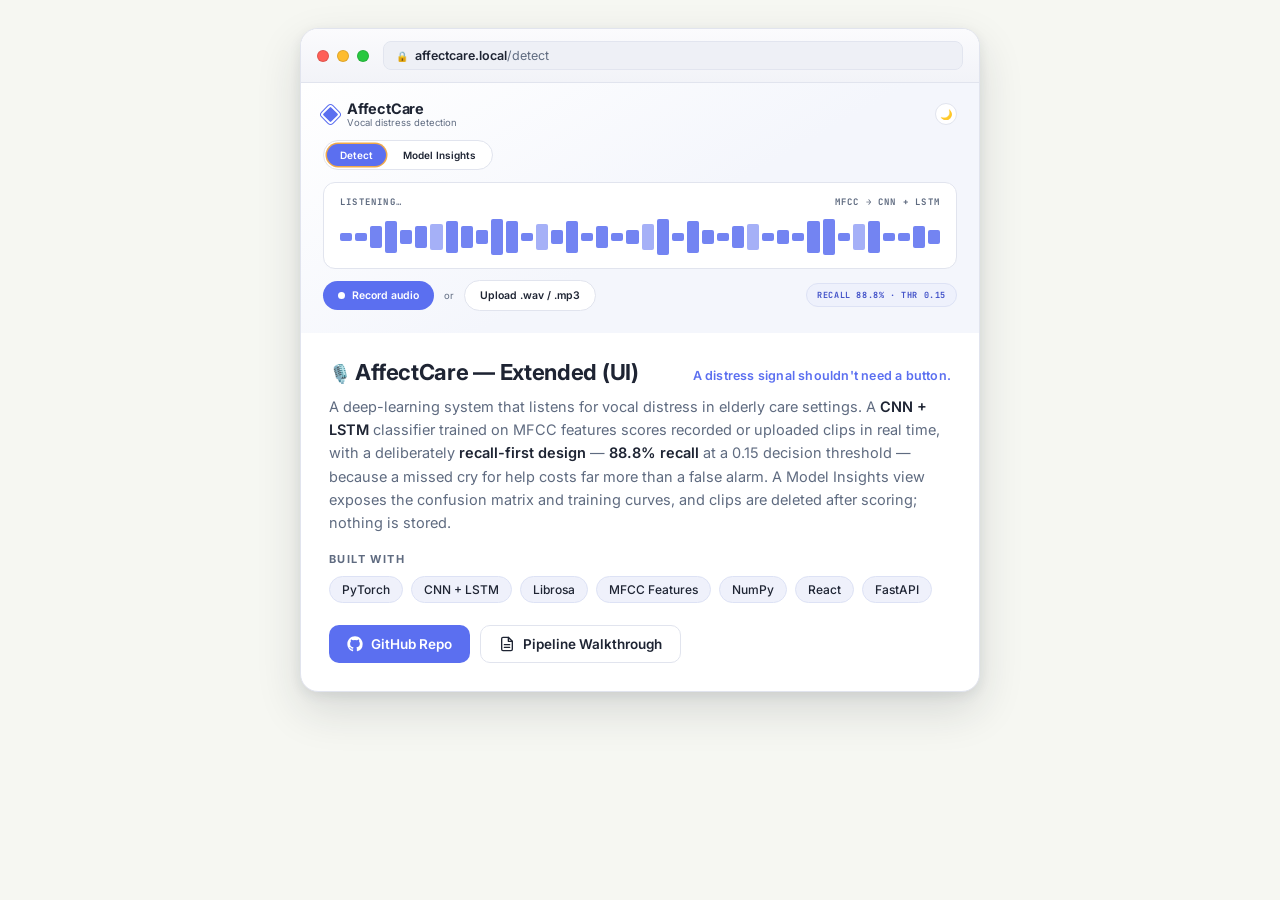
==== assets/project/affectcare-card.html @ cb4fe666 "Serve site from repo root; disable Jekyll" ====
<!DOCTYPE html>
<html lang="en">
<head>
<meta charset="UTF-8">
<meta name="viewport" content="width=device-width, initial-scale=1.0">
<title>AffectCare — Project Card</title>
<link rel="preconnect" href="https://fonts.googleapis.com">
<link href="https://fonts.googleapis.com/css2?family=Inter:wght@400;500;600;700&family=JetBrains+Mono:wght@500;700&display=swap" rel="stylesheet">
<style>
  :root {
    --page-bg: #f6f7f2;
    --ink: #1e2433;
    --ink-soft: #5f6b80;
    --card-bg: #ffffff;
    --border: #e1e4ee;
    --indigo: #5b6ff0;
    --indigo-deep: #4353c9;
    --indigo-pale: #eef1fc;
    --app-bg: #f4f6fc;
    --chip-bg: #eff1fb;
    --chip-border: #dde2f5;
    --red: #ff5f57;
    --yellow: #febc2e;
    --green-dot: #28c840;
    --shadow: 0 18px 45px rgba(30, 36, 51, 0.14), 0 4px 12px rgba(30, 36, 51, 0.08);
  }

  * { margin: 0; padding: 0; box-sizing: border-box; }

  body {
    background: var(--page-bg);
    font-family: 'Inter', system-ui, sans-serif;
    color: var(--ink);
    display: flex;
    align-items: center;
    justify-content: center;
    min-height: 100vh;
    padding: 48px 20px;
  }

  /* ============ THE CARD ============ */
  .project-card {
    width: 100%;
    max-width: 680px;
    background: var(--card-bg);
    border: 1px solid var(--border);
    border-radius: 18px;
    box-shadow: var(--shadow);
    overflow: hidden;
    transition: transform 0.35s cubic-bezier(0.22, 1, 0.36, 1), box-shadow 0.35s ease;
  }
  .project-card:hover {
    transform: translateY(-6px);
    box-shadow: 0 28px 60px rgba(30, 36, 51, 0.18), 0 6px 16px rgba(30, 36, 51, 0.1);
  }

  /* ============ macOS TITLE BAR ============ */
  .titlebar {
    display: flex;
    align-items: center;
    gap: 14px;
    padding: 12px 16px;
    background: linear-gradient(#fbfbfd, #f2f3f8);
    border-bottom: 1px solid var(--border);
  }
  .traffic-lights { display: flex; gap: 8px; flex-shrink: 0; }
  .dot {
    width: 12px; height: 12px; border-radius: 50%;
    border: 0.5px solid rgba(0,0,0,0.12);
    position: relative;
  }
  .dot.red    { background: var(--red); }
  .dot.yellow { background: var(--yellow); }
  .dot.green  { background: var(--green-dot); }
  .dot span {
    position: absolute; inset: 0;
    display: flex; align-items: center; justify-content: center;
    font-size: 8px; font-weight: 700; color: rgba(0,0,0,0.5);
    opacity: 0; transition: opacity 0.15s ease;
    line-height: 1;
  }
  .traffic-lights:hover .dot span { opacity: 1; }

  .url-bar {
    flex: 1;
    display: flex;
    align-items: center;
    gap: 7px;
    background: #eef0f6;
    border: 1px solid #e2e5ef;
    border-radius: 8px;
    padding: 6px 12px;
    font-size: 12.5px;
    color: var(--ink-soft);
    min-width: 0;
  }
  .url-bar .lock { font-size: 10px; }
  .url-bar .url {
    white-space: nowrap; overflow: hidden; text-overflow: ellipsis;
  }
  .url-bar .url b { color: var(--ink); font-weight: 600; }

  /* ============ WINDOW CONTENT: real AffectCare UI, miniature ============ */
  .preview {
    height: 250px;
    background: linear-gradient(150deg, #ffffff, var(--app-bg) 55%);
    padding: 18px 22px;
    overflow: hidden;
    user-select: none;
  }
  .app-head {
    display: flex;
    align-items: center;
    justify-content: space-between;
    margin-bottom: 12px;
  }
  .app-brand {
    display: flex;
    align-items: center;
    gap: 9px;
  }
  .diamond {
    width: 15px; height: 15px;
    background: var(--indigo);
    border: 2.5px solid #ffffff;
    outline: 1.5px solid var(--indigo);
    transform: rotate(45deg);
    border-radius: 3px;
    flex-shrink: 0;
  }
  .app-brand .t {
    font-weight: 700;
    font-size: 14.5px;
    letter-spacing: -0.2px;
    line-height: 1.1;
  }
  .app-brand .s {
    font-size: 9.5px;
    color: var(--ink-soft);
  }
  .moon {
    width: 22px; height: 22px;
    border-radius: 50%;
    background: #ffffff;
    border: 1px solid var(--border);
    display: flex; align-items: center; justify-content: center;
    font-size: 10px;
  }

  .tabs {
    display: inline-flex;
    gap: 4px;
    background: #ffffff;
    border: 1px solid var(--border);
    border-radius: 999px;
    padding: 3px;
    margin-bottom: 12px;
  }
  .tab {
    font-size: 10px;
    font-weight: 600;
    padding: 5px 13px;
    border-radius: 999px;
    color: var(--ink);
  }
  .tab.active {
    background: var(--indigo);
    color: #ffffff;
    box-shadow: 0 0 0 1.5px #f0a94a;
  }

  .wave-panel {
    background: #ffffff;
    border: 1px solid var(--border);
    border-radius: 12px;
    padding: 13px 16px 11px;
    margin-bottom: 11px;
  }
  .wave-label {
    font-family: 'JetBrains Mono', monospace;
    font-size: 9px;
    font-weight: 700;
    letter-spacing: 1.2px;
    color: var(--ink-soft);
    margin-bottom: 9px;
    display: flex;
    justify-content: space-between;
  }
  .wave {
    display: flex;
    align-items: center;
    gap: 3px;
    height: 40px;
  }
  .wave i {
    flex: 1;
    background: var(--indigo);
    border-radius: 2px;
    height: 20%;
    animation: bounce 1.1s ease-in-out infinite;
    opacity: 0.85;
  }
  .wave i:nth-child(3n)  { animation-delay: 0.12s; height: 55%; }
  .wave i:nth-child(4n)  { animation-delay: 0.28s; height: 80%; }
  .wave i:nth-child(5n)  { animation-delay: 0.42s; height: 35%; }
  .wave i:nth-child(7n)  { animation-delay: 0.55s; height: 65%; opacity: 0.55; }
  .wave i:nth-child(11n) { animation-delay: 0.2s;  height: 90%; }
  @keyframes bounce {
    0%, 100% { transform: scaleY(0.55); }
    50%       { transform: scaleY(1); }
  }
  @media (prefers-reduced-motion: reduce) {
    .wave i { animation: none; }
    .project-card, .project-card:hover { transform: none; transition: none; }
  }

  .app-row {
    display: flex;
    align-items: center;
    gap: 10px;
  }
  .rec-btn {
    display: inline-flex;
    align-items: center;
    gap: 7px;
    background: var(--indigo);
    color: #ffffff;
    font-size: 10.5px;
    font-weight: 600;
    padding: 8px 15px;
    border-radius: 999px;
    flex-shrink: 0;
  }
  .rec-btn .r {
    width: 7px; height: 7px; border-radius: 50%;
    background: #ffffff;
  }
  .or { font-size: 9.5px; color: var(--ink-soft); }
  .upload-btn {
    background: #ffffff;
    border: 1px solid var(--border);
    color: var(--ink);
    font-size: 10.5px;
    font-weight: 600;
    padding: 8px 15px;
    border-radius: 999px;
    flex-shrink: 0;
  }
  .app-footnote {
    margin-left: auto;
    font-family: 'JetBrains Mono', monospace;
    font-size: 8.5px;
    font-weight: 700;
    letter-spacing: 0.6px;
    color: var(--indigo-deep);
    background: var(--indigo-pale);
    border: 1px solid var(--chip-border);
    padding: 5px 10px;
    border-radius: 999px;
    white-space: nowrap;
  }

  /* ============ PROJECT INFO ============ */
  .info { padding: 26px 28px 28px; }
  .info-head {
    display: flex;
    align-items: baseline;
    justify-content: space-between;
    gap: 12px;
    flex-wrap: wrap;
    margin-bottom: 6px;
  }
  .info h2 {
    font-size: 22px;
    font-weight: 700;
    letter-spacing: -0.3px;
  }
  .info h2 .icon { font-size: 18px; }
  .tagline {
    font-size: 12.5px;
    font-weight: 600;
    color: var(--indigo);
    letter-spacing: 0.2px;
  }
  .desc {
    font-size: 14.5px;
    line-height: 1.6;
    color: var(--ink-soft);
    margin: 10px 0 18px;
  }
  .desc b { color: var(--ink); font-weight: 600; }

  .tech-label {
    font-size: 11px;
    font-weight: 700;
    letter-spacing: 1.4px;
    text-transform: uppercase;
    color: var(--ink-soft);
    margin-bottom: 10px;
  }
  .tech-chips {
    display: flex;
    flex-wrap: wrap;
    gap: 8px;
    margin-bottom: 22px;
  }
  .chip {
    font-size: 12px;
    font-weight: 500;
    padding: 5px 12px;
    border-radius: 999px;
    background: var(--chip-bg);
    border: 1px solid var(--chip-border);
    color: var(--ink);
  }

  .links { display: flex; gap: 10px; flex-wrap: wrap; }
  .btn {
    display: inline-flex;
    align-items: center;
    gap: 8px;
    font-size: 13.5px;
    font-weight: 600;
    text-decoration: none;
    padding: 10px 18px;
    border-radius: 10px;
    transition: transform 0.15s ease, background 0.15s ease, border-color 0.15s ease;
  }
  .btn:active { transform: scale(0.97); }
  .btn.primary {
    background: var(--indigo);
    color: #ffffff;
  }
  .btn.primary:hover { background: var(--indigo-deep); }
  .btn.ghost {
    background: transparent;
    color: var(--ink);
    border: 1.5px solid var(--border);
  }
  .btn.ghost:hover { border-color: var(--indigo); }
  .btn svg { width: 16px; height: 16px; }

  @media (max-width: 520px) {
    .app-footnote { display: none; }
    .preview { height: auto; }
    .info { padding: 22px 20px 24px; }
  }

  /* ===== Dark mode (driven by the portfolio theme toggle) ===== */
  :root[data-theme="dark"] {
    --page-bg: #14161c;
    --ink: #f3f4f8;
    --ink-soft: #a7adc2;
    --card-bg: #1b1e27;
    --border: #2b2f3b;
    --chip-bg: #232734;
    --chip-border: #363c4b;
    --shadow: 0 18px 45px rgba(0, 0, 0, 0.55), 0 4px 12px rgba(0, 0, 0, 0.4);
  }
  :root[data-theme="dark"] body { background: var(--page-bg); }
  :root[data-theme="dark"] .titlebar {
    background: linear-gradient(#20242f, #171a22);
  }
  :root[data-theme="dark"] .url-bar {
    background: #12141b;
    border-color: #2b2f3b;
  }

  /* ===== embedded alignment + Farsi info (i18n-embed) ===== */
  body { align-items: flex-start; padding-top: 28px; padding-bottom: 28px; }
  body.lang-fa .info { direction: rtl; text-align: right; font-family: 'Vazirmatn', 'Inter', sans-serif; }
  body.lang-fa .info h2 { font-family: 'Vazirmatn', 'Inter', sans-serif; }
</style>
  <link href="https://fonts.googleapis.com/css2?family=Vazirmatn:wght@400;500;600;700&display=swap" rel="stylesheet">
</head>
<body>

<article class="project-card">

  <!-- macOS browser chrome -->
  <div class="titlebar">
    <div class="traffic-lights" aria-hidden="true">
      <div class="dot red"><span>×</span></div>
      <div class="dot yellow"><span>−</span></div>
      <div class="dot green"><span>+</span></div>
    </div>
    <div class="url-bar">
      <span class="lock">🔒</span>
      <span class="url"><b>affectcare.local</b>/detect</span>
    </div>
  </div>

  <!-- Window content: miniature of the real AffectCare UI -->
  <div class="preview" aria-label="Preview of the AffectCare detection interface">
    <div class="app-head">
      <div class="app-brand">
        <span class="diamond"></span>
        <div>
          <div class="t">AffectCare</div>
          <div class="s">Vocal distress detection</div>
        </div>
      </div>
      <div class="moon">🌙</div>
    </div>

    <div class="tabs">
      <span class="tab active">Detect</span>
      <span class="tab">Model Insights</span>
    </div>

    <div class="wave-panel">
      <div class="wave-label"><span>LISTENING…</span><span>MFCC → CNN + LSTM</span></div>
      <div class="wave">
        <i></i><i></i><i></i><i></i><i></i><i></i><i></i><i></i><i></i><i></i>
        <i></i><i></i><i></i><i></i><i></i><i></i><i></i><i></i><i></i><i></i>
        <i></i><i></i><i></i><i></i><i></i><i></i><i></i><i></i><i></i><i></i>
        <i></i><i></i><i></i><i></i><i></i><i></i><i></i><i></i><i></i><i></i>
      </div>
    </div>

    <div class="app-row">
      <span class="rec-btn"><span class="r"></span> Record audio</span>
      <span class="or">or</span>
      <span class="upload-btn">Upload .wav / .mp3</span>
      <span class="app-footnote">RECALL 88.8% · THR 0.15</span>
    </div>
  </div>

  <!-- Project info -->
  <div class="info">
    <div class="info-head">
      <h2><span class="icon">🎙️</span> AffectCare — Extended (UI)</h2>
      <span class="tagline" data-fa="سیگنالِ درخواستِ کمک نباید به یک دکمه نیاز داشته باشد.">A distress signal shouldn't need a button.</span>
    </div>
    <p class="desc" data-fa="یک سامانهٔ یادگیریِ عمیق که در محیط‌های مراقبت از سالمندان به‌دنبال نشانه‌های صوتیِ درماندگی می‌گردد. یک طبقه‌بندِ CNN + LSTM آموزش‌دیده روی ویژگی‌های MFCC، کلیپ‌های ضبط‌شده یا بارگذاری‌شده را در لحظه امتیاز می‌دهد — با طراحیِ عمداً یادآوری‌محور (۸۸٫۸٪ یادآوری در آستانهٔ ۰٫۱۵)، چون یک فریادِ ازدست‌رفته بسیار پرهزینه‌تر از یک هشدارِ اشتباه است. نمای بینشِ مدل، ماتریسِ درهم‌ریختگی و منحنی‌های آموزش را نشان می‌دهد و کلیپ‌ها پس از امتیازدهی حذف می‌شوند؛ چیزی ذخیره نمی‌شود.">
      A deep-learning system that listens for vocal distress in elderly care settings.
      A <b>CNN + LSTM</b> classifier trained on MFCC features scores recorded or uploaded
      clips in real time, with a deliberately <b>recall-first design</b> — <b>88.8% recall</b>
      at a 0.15 decision threshold — because a missed cry for help costs far more than a
      false alarm. A Model Insights view exposes the confusion matrix and training curves,
      and clips are deleted after scoring; nothing is stored.
    </p>

    <div class="tech-label" data-fa="ساخته‌شده با">Built with</div>
    <div class="tech-chips">
      <span class="chip">PyTorch</span>
      <span class="chip">CNN + LSTM</span>
      <span class="chip">Librosa</span>
      <span class="chip">MFCC Features</span>
      <span class="chip">NumPy</span>
      <span class="chip">React</span>
      <span class="chip">FastAPI</span>
    </div>

    <div class="links">
      <a class="btn primary" href="https://github.com/imgigin2003" target="_blank" rel="noopener">
        <svg viewBox="0 0 24 24" fill="currentColor"><path d="M12 .5C5.65.5.5 5.65.5 12c0 5.08 3.29 9.39 7.86 10.91.58.11.79-.25.79-.55 0-.27-.01-1.17-.02-2.12-3.2.7-3.88-1.36-3.88-1.36-.52-1.33-1.28-1.68-1.28-1.68-1.04-.71.08-.7.08-.7 1.15.08 1.76 1.18 1.76 1.18 1.03 1.76 2.7 1.25 3.36.96.1-.75.4-1.25.72-1.54-2.55-.29-5.24-1.28-5.24-5.69 0-1.26.45-2.28 1.18-3.09-.12-.29-.51-1.46.11-3.04 0 0 .96-.31 3.15 1.18a10.9 10.9 0 0 1 5.74 0c2.19-1.49 3.15-1.18 3.15-1.18.62 1.58.23 2.75.11 3.04.74.81 1.18 1.83 1.18 3.09 0 4.42-2.7 5.39-5.27 5.68.41.36.78 1.06.78 2.14 0 1.54-.02 2.79-.02 3.17 0 .31.21.67.8.55A11.51 11.51 0 0 0 23.5 12C23.5 5.65 18.35.5 12 .5z"/></svg>
        <span data-fa="مخزن گیت‌هاب">GitHub Repo</span>
      </a>
      <a class="btn ghost" href="https://github.com/imgigin2003" target="_blank" rel="noopener">
        <svg viewBox="0 0 24 24" fill="none" stroke="currentColor" stroke-width="2" stroke-linecap="round" stroke-linejoin="round"><path d="M14 2H6a2 2 0 0 0-2 2v16a2 2 0 0 0 2 2h12a2 2 0 0 0 2-2V8z"/><polyline points="14 2 14 8 20 8"/><line x1="16" y1="13" x2="8" y2="13"/><line x1="16" y1="17" x2="8" y2="17"/></svg>
        <span data-fa="مرور خط‌لوله">Pipeline Walkthrough</span>
      </a>
    </div>
  </div>

</article>

<script>
(function () {
  var root = document.documentElement,
    body = document.body;
  function apply() {
    var fa = root.getAttribute("lang") === "fa";
    body.classList.toggle("lang-fa", fa);
    var els = document.querySelectorAll("[data-fa]");
    for (var i = 0; i < els.length; i++) {
      var el = els[i];
      if (el.getAttribute("data-en-html") === null) {
        el.setAttribute("data-en-html", el.innerHTML);
      }
      el.innerHTML = fa ? el.getAttribute("data-fa") : el.getAttribute("data-en-html");
    }
  }
  new MutationObserver(apply).observe(root, { attributes: true, attributeFilter: ["lang"] });
  apply();
})();
</script>

</body>
</html>
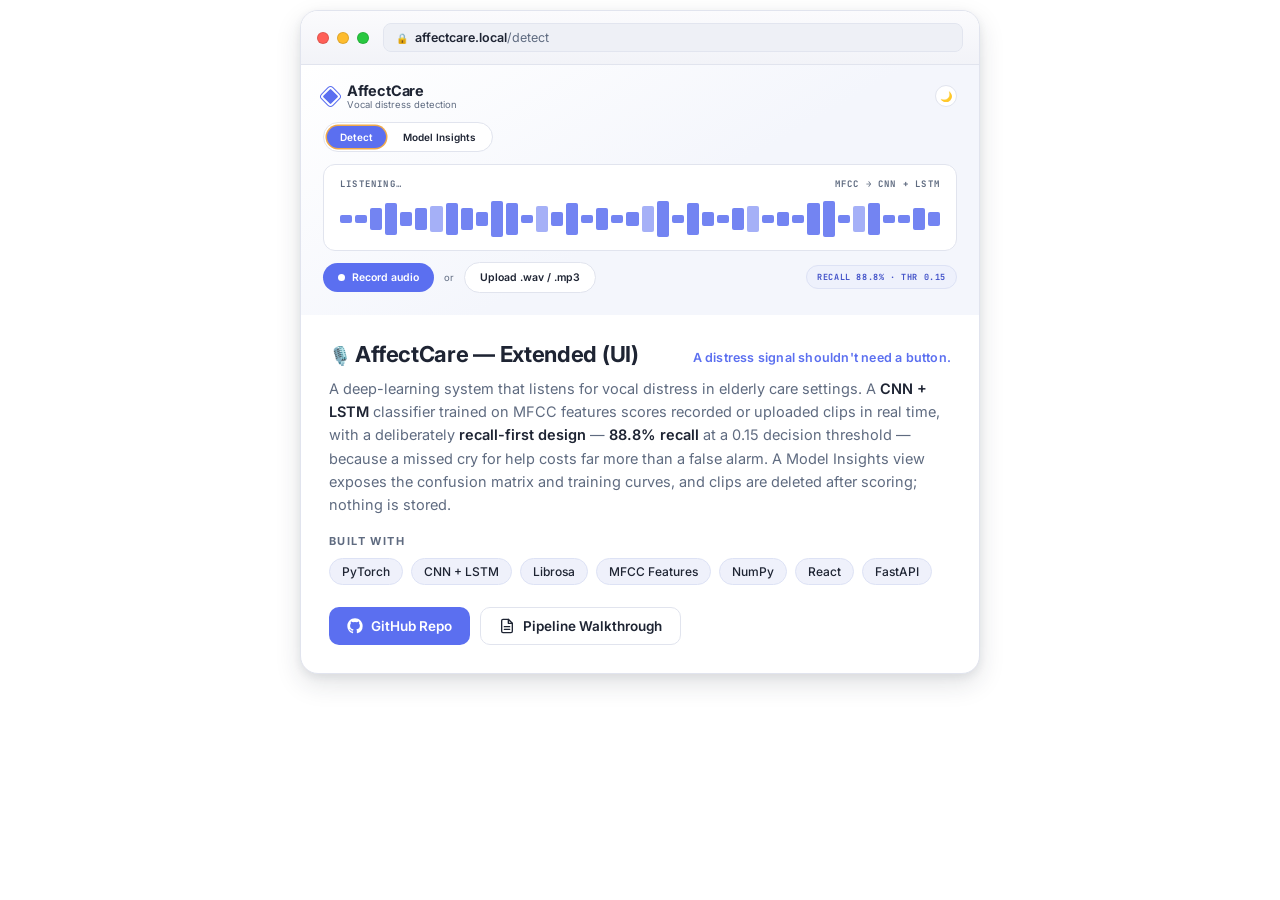
==== commit 372cfc1e: "Small Fix" ====
--- a/assets/project/affectcare-card.html
+++ b/assets/project/affectcare-card.html
@@ -6,6 +6,7 @@
 <title>AffectCare — Project Card</title>
 <link rel="preconnect" href="https://fonts.googleapis.com">
 <link href="https://fonts.googleapis.com/css2?family=Inter:wght@400;500;600;700&family=JetBrains+Mono:wght@500;700&display=swap" rel="stylesheet">
+<link href="https://fonts.googleapis.com/css2?family=Vazirmatn:wght@500;700&display=swap" rel="stylesheet">
 <style>
   :root {
     --page-bg: #f6f7f2;
@@ -22,20 +23,18 @@
     --red: #ff5f57;
     --yellow: #febc2e;
     --green-dot: #28c840;
-    --shadow: 0 18px 45px rgba(30, 36, 51, 0.14), 0 4px 12px rgba(30, 36, 51, 0.08);
+    --shadow: 0 10px 26px rgba(30, 36, 51, 0.13), 0 3px 8px rgba(30, 36, 51, 0.07);
   }
 
   * { margin: 0; padding: 0; box-sizing: border-box; }
 
   body {
-    background: var(--page-bg);
+    background: transparent;
     font-family: 'Inter', system-ui, sans-serif;
     color: var(--ink);
     display: flex;
-    align-items: center;
     justify-content: center;
-    min-height: 100vh;
-    padding: 48px 20px;
+    padding: 10px 12px 36px;
   }
 
   /* ============ THE CARD ============ */
@@ -51,7 +50,7 @@
   }
   .project-card:hover {
     transform: translateY(-6px);
-    box-shadow: 0 28px 60px rgba(30, 36, 51, 0.18), 0 6px 16px rgba(30, 36, 51, 0.1);
+    box-shadow: 0 14px 32px rgba(30, 36, 51, 0.17), 0 4px 10px rgba(30, 36, 51, 0.09);
   }
 
   /* ============ macOS TITLE BAR ============ */
@@ -346,32 +345,17 @@
     .info { padding: 22px 20px 24px; }
   }
 
-  /* ===== Dark mode (driven by the portfolio theme toggle) ===== */
-  :root[data-theme="dark"] {
-    --page-bg: #14161c;
-    --ink: #f3f4f8;
-    --ink-soft: #a7adc2;
-    --card-bg: #1b1e27;
-    --border: #2b2f3b;
-    --chip-bg: #232734;
-    --chip-border: #363c4b;
-    --shadow: 0 18px 45px rgba(0, 0, 0, 0.55), 0 4px 12px rgba(0, 0, 0, 0.4);
-  }
-  :root[data-theme="dark"] body { background: var(--page-bg); }
-  :root[data-theme="dark"] .titlebar {
-    background: linear-gradient(#20242f, #171a22);
-  }
-  :root[data-theme="dark"] .url-bar {
-    background: #12141b;
-    border-color: #2b2f3b;
-  }
-
-  /* ===== embedded alignment + Farsi info (i18n-embed) ===== */
-  body { align-items: flex-start; padding-top: 28px; padding-bottom: 28px; }
-  body.lang-fa .info { direction: rtl; text-align: right; font-family: 'Vazirmatn', 'Inter', sans-serif; }
-  body.lang-fa .info h2 { font-family: 'Vazirmatn', 'Inter', sans-serif; }
+  /* ============ FA LANGUAGE SUPPORT ============ */
+  .fa-only { display: none; }
+  html[lang="fa"] .en-only { display: none; }
+  html[lang="fa"] .fa-only { display: revert; }
+  html[lang="fa"] .info {
+    direction: rtl;
+    font-family: 'Vazirmatn', 'Inter', system-ui, sans-serif;
+  }
+  html[lang="fa"] .desc { line-height: 1.95; }
+  html[lang="fa"] .tech-label { letter-spacing: 0; }
 </style>
-  <link href="https://fonts.googleapis.com/css2?family=Vazirmatn:wght@400;500;600;700&display=swap" rel="stylesheet">
 </head>
 <body>
 
@@ -430,9 +414,9 @@
   <div class="info">
     <div class="info-head">
       <h2><span class="icon">🎙️</span> AffectCare — Extended (UI)</h2>
-      <span class="tagline" data-fa="سیگنالِ درخواستِ کمک نباید به یک دکمه نیاز داشته باشد.">A distress signal shouldn't need a button.</span>
-    </div>
-    <p class="desc" data-fa="یک سامانهٔ یادگیریِ عمیق که در محیط‌های مراقبت از سالمندان به‌دنبال نشانه‌های صوتیِ درماندگی می‌گردد. یک طبقه‌بندِ CNN + LSTM آموزش‌دیده روی ویژگی‌های MFCC، کلیپ‌های ضبط‌شده یا بارگذاری‌شده را در لحظه امتیاز می‌دهد — با طراحیِ عمداً یادآوری‌محور (۸۸٫۸٪ یادآوری در آستانهٔ ۰٫۱۵)، چون یک فریادِ ازدست‌رفته بسیار پرهزینه‌تر از یک هشدارِ اشتباه است. نمای بینشِ مدل، ماتریسِ درهم‌ریختگی و منحنی‌های آموزش را نشان می‌دهد و کلیپ‌ها پس از امتیازدهی حذف می‌شوند؛ چیزی ذخیره نمی‌شود.">
+      <span class="tagline"><span class="en-only">A distress signal shouldn't need a button.</span><span class="fa-only">سیگنال اضطرار نباید به دکمه نیاز داشته باشد.</span></span>
+    </div>
+    <p class="desc en-only">
       A deep-learning system that listens for vocal distress in elderly care settings.
       A <b>CNN + LSTM</b> classifier trained on MFCC features scores recorded or uploaded
       clips in real time, with a deliberately <b>recall-first design</b> — <b>88.8% recall</b>
@@ -440,8 +424,9 @@
       false alarm. A Model Insights view exposes the confusion matrix and training curves,
       and clips are deleted after scoring; nothing is stored.
     </p>
-
-    <div class="tech-label" data-fa="ساخته‌شده با">Built with</div>
+    <p class="desc fa-only">سیستمی مبتنی بر یادگیری عمیق که برای تشخیص اضطراب صوتی در مراقبت از سالمندان گوش می‌دهد. یک مدل <b>CNN + LSTM</b> آموزش‌دیده روی ویژگی‌های MFCC، کلیپ‌های ضبط یا آپلودشده را در لحظه امتیازدهی می‌کند — با طراحی عمداً <b>recall-محور</b> و <b>بازیابی ۸۸٫۸٪</b> در آستانه تصمیم ۰٫۱۵؛ چون از دست دادن یک فریاد کمک بسیار پرهزینه‌تر از یک هشدار اشتباه است. نمای Model Insights ماتریس درهم‌ریختگی و منحنی‌های آموزش را نشان می‌دهد و کلیپ‌ها پس از امتیازدهی حذف می‌شوند؛ هیچ داده‌ای ذخیره نمی‌شود.</p>
+
+    <div class="tech-label"><span class="en-only">Built with</span><span class="fa-only">ساخته‌شده با</span></div>
     <div class="tech-chips">
       <span class="chip">PyTorch</span>
       <span class="chip">CNN + LSTM</span>
@@ -455,37 +440,16 @@
     <div class="links">
       <a class="btn primary" href="https://github.com/imgigin2003" target="_blank" rel="noopener">
         <svg viewBox="0 0 24 24" fill="currentColor"><path d="M12 .5C5.65.5.5 5.65.5 12c0 5.08 3.29 9.39 7.86 10.91.58.11.79-.25.79-.55 0-.27-.01-1.17-.02-2.12-3.2.7-3.88-1.36-3.88-1.36-.52-1.33-1.28-1.68-1.28-1.68-1.04-.71.08-.7.08-.7 1.15.08 1.76 1.18 1.76 1.18 1.03 1.76 2.7 1.25 3.36.96.1-.75.4-1.25.72-1.54-2.55-.29-5.24-1.28-5.24-5.69 0-1.26.45-2.28 1.18-3.09-.12-.29-.51-1.46.11-3.04 0 0 .96-.31 3.15 1.18a10.9 10.9 0 0 1 5.74 0c2.19-1.49 3.15-1.18 3.15-1.18.62 1.58.23 2.75.11 3.04.74.81 1.18 1.83 1.18 3.09 0 4.42-2.7 5.39-5.27 5.68.41.36.78 1.06.78 2.14 0 1.54-.02 2.79-.02 3.17 0 .31.21.67.8.55A11.51 11.51 0 0 0 23.5 12C23.5 5.65 18.35.5 12 .5z"/></svg>
-        <span data-fa="مخزن گیت‌هاب">GitHub Repo</span>
+        <span class="en-only">GitHub Repo</span><span class="fa-only">مخزن گیت‌هاب</span>
       </a>
       <a class="btn ghost" href="https://github.com/imgigin2003" target="_blank" rel="noopener">
         <svg viewBox="0 0 24 24" fill="none" stroke="currentColor" stroke-width="2" stroke-linecap="round" stroke-linejoin="round"><path d="M14 2H6a2 2 0 0 0-2 2v16a2 2 0 0 0 2 2h12a2 2 0 0 0 2-2V8z"/><polyline points="14 2 14 8 20 8"/><line x1="16" y1="13" x2="8" y2="13"/><line x1="16" y1="17" x2="8" y2="17"/></svg>
-        <span data-fa="مرور خط‌لوله">Pipeline Walkthrough</span>
+        <span class="en-only">Pipeline Walkthrough</span><span class="fa-only">مرور پایپ‌لاین</span>
       </a>
     </div>
   </div>
 
 </article>
-
-<script>
-(function () {
-  var root = document.documentElement,
-    body = document.body;
-  function apply() {
-    var fa = root.getAttribute("lang") === "fa";
-    body.classList.toggle("lang-fa", fa);
-    var els = document.querySelectorAll("[data-fa]");
-    for (var i = 0; i < els.length; i++) {
-      var el = els[i];
-      if (el.getAttribute("data-en-html") === null) {
-        el.setAttribute("data-en-html", el.innerHTML);
-      }
-      el.innerHTML = fa ? el.getAttribute("data-fa") : el.getAttribute("data-en-html");
-    }
-  }
-  new MutationObserver(apply).observe(root, { attributes: true, attributeFilter: ["lang"] });
-  apply();
-})();
-</script>
 
 </body>
 </html>
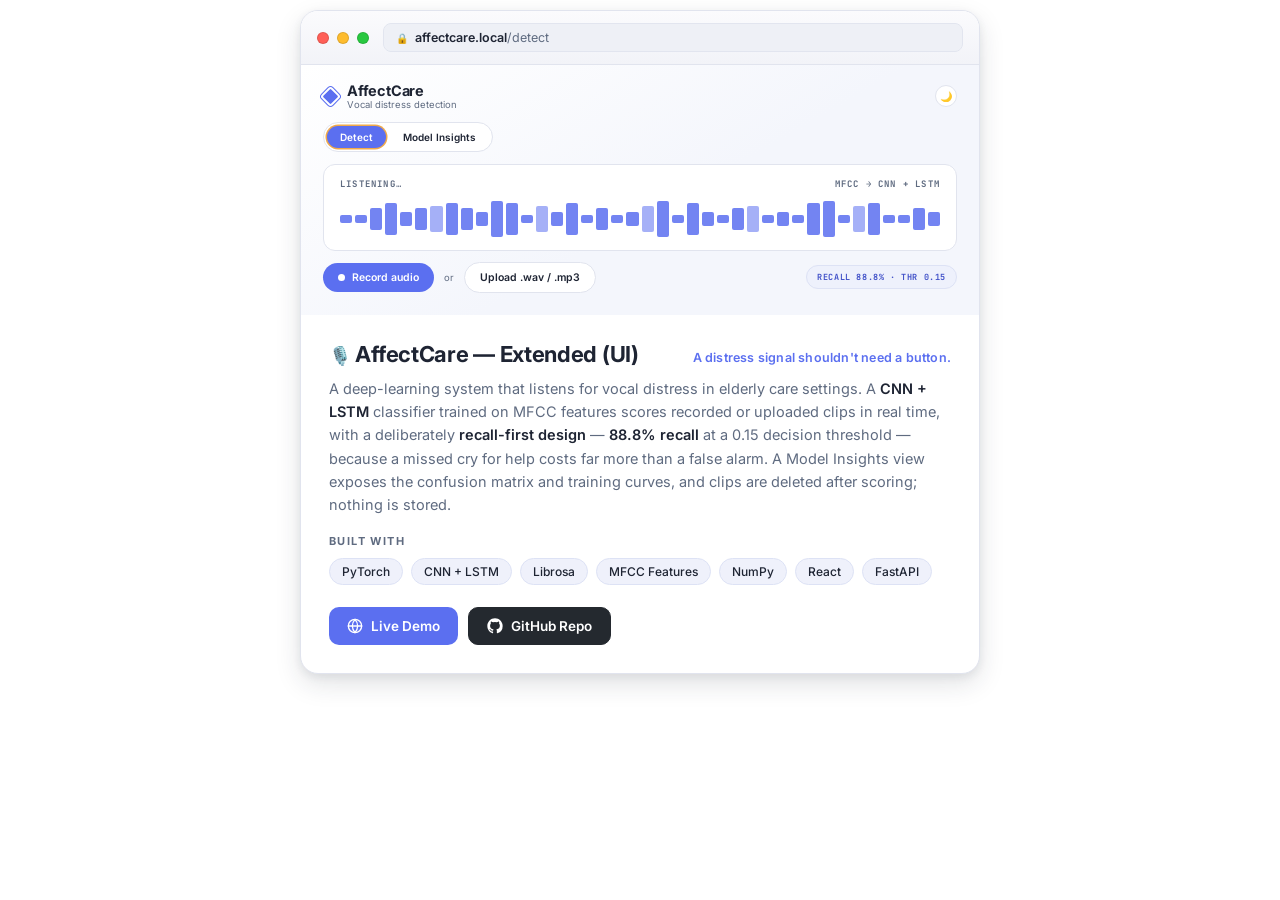
==== commit b15045aa: "Small Modify" ====
--- a/assets/project/affectcare-card.html
+++ b/assets/project/affectcare-card.html
@@ -1,455 +1,687 @@
-<!DOCTYPE html>
+<!doctype html>
 <html lang="en">
-<head>
-<meta charset="UTF-8">
-<meta name="viewport" content="width=device-width, initial-scale=1.0">
-<title>AffectCare — Project Card</title>
-<link rel="preconnect" href="https://fonts.googleapis.com">
-<link href="https://fonts.googleapis.com/css2?family=Inter:wght@400;500;600;700&family=JetBrains+Mono:wght@500;700&display=swap" rel="stylesheet">
-<link href="https://fonts.googleapis.com/css2?family=Vazirmatn:wght@500;700&display=swap" rel="stylesheet">
-<style>
-  :root {
-    --page-bg: #f6f7f2;
-    --ink: #1e2433;
-    --ink-soft: #5f6b80;
-    --card-bg: #ffffff;
-    --border: #e1e4ee;
-    --indigo: #5b6ff0;
-    --indigo-deep: #4353c9;
-    --indigo-pale: #eef1fc;
-    --app-bg: #f4f6fc;
-    --chip-bg: #eff1fb;
-    --chip-border: #dde2f5;
-    --red: #ff5f57;
-    --yellow: #febc2e;
-    --green-dot: #28c840;
-    --shadow: 0 10px 26px rgba(30, 36, 51, 0.13), 0 3px 8px rgba(30, 36, 51, 0.07);
-  }
-
-  * { margin: 0; padding: 0; box-sizing: border-box; }
-
-  body {
-    background: transparent;
-    font-family: 'Inter', system-ui, sans-serif;
-    color: var(--ink);
-    display: flex;
-    justify-content: center;
-    padding: 10px 12px 36px;
-  }
-
-  /* ============ THE CARD ============ */
-  .project-card {
-    width: 100%;
-    max-width: 680px;
-    background: var(--card-bg);
-    border: 1px solid var(--border);
-    border-radius: 18px;
-    box-shadow: var(--shadow);
-    overflow: hidden;
-    transition: transform 0.35s cubic-bezier(0.22, 1, 0.36, 1), box-shadow 0.35s ease;
-  }
-  .project-card:hover {
-    transform: translateY(-6px);
-    box-shadow: 0 14px 32px rgba(30, 36, 51, 0.17), 0 4px 10px rgba(30, 36, 51, 0.09);
-  }
-
-  /* ============ macOS TITLE BAR ============ */
-  .titlebar {
-    display: flex;
-    align-items: center;
-    gap: 14px;
-    padding: 12px 16px;
-    background: linear-gradient(#fbfbfd, #f2f3f8);
-    border-bottom: 1px solid var(--border);
-  }
-  .traffic-lights { display: flex; gap: 8px; flex-shrink: 0; }
-  .dot {
-    width: 12px; height: 12px; border-radius: 50%;
-    border: 0.5px solid rgba(0,0,0,0.12);
-    position: relative;
-  }
-  .dot.red    { background: var(--red); }
-  .dot.yellow { background: var(--yellow); }
-  .dot.green  { background: var(--green-dot); }
-  .dot span {
-    position: absolute; inset: 0;
-    display: flex; align-items: center; justify-content: center;
-    font-size: 8px; font-weight: 700; color: rgba(0,0,0,0.5);
-    opacity: 0; transition: opacity 0.15s ease;
-    line-height: 1;
-  }
-  .traffic-lights:hover .dot span { opacity: 1; }
-
-  .url-bar {
-    flex: 1;
-    display: flex;
-    align-items: center;
-    gap: 7px;
-    background: #eef0f6;
-    border: 1px solid #e2e5ef;
-    border-radius: 8px;
-    padding: 6px 12px;
-    font-size: 12.5px;
-    color: var(--ink-soft);
-    min-width: 0;
-  }
-  .url-bar .lock { font-size: 10px; }
-  .url-bar .url {
-    white-space: nowrap; overflow: hidden; text-overflow: ellipsis;
-  }
-  .url-bar .url b { color: var(--ink); font-weight: 600; }
-
-  /* ============ WINDOW CONTENT: real AffectCare UI, miniature ============ */
-  .preview {
-    height: 250px;
-    background: linear-gradient(150deg, #ffffff, var(--app-bg) 55%);
-    padding: 18px 22px;
-    overflow: hidden;
-    user-select: none;
-  }
-  .app-head {
-    display: flex;
-    align-items: center;
-    justify-content: space-between;
-    margin-bottom: 12px;
-  }
-  .app-brand {
-    display: flex;
-    align-items: center;
-    gap: 9px;
-  }
-  .diamond {
-    width: 15px; height: 15px;
-    background: var(--indigo);
-    border: 2.5px solid #ffffff;
-    outline: 1.5px solid var(--indigo);
-    transform: rotate(45deg);
-    border-radius: 3px;
-    flex-shrink: 0;
-  }
-  .app-brand .t {
-    font-weight: 700;
-    font-size: 14.5px;
-    letter-spacing: -0.2px;
-    line-height: 1.1;
-  }
-  .app-brand .s {
-    font-size: 9.5px;
-    color: var(--ink-soft);
-  }
-  .moon {
-    width: 22px; height: 22px;
-    border-radius: 50%;
-    background: #ffffff;
-    border: 1px solid var(--border);
-    display: flex; align-items: center; justify-content: center;
-    font-size: 10px;
-  }
-
-  .tabs {
-    display: inline-flex;
-    gap: 4px;
-    background: #ffffff;
-    border: 1px solid var(--border);
-    border-radius: 999px;
-    padding: 3px;
-    margin-bottom: 12px;
-  }
-  .tab {
-    font-size: 10px;
-    font-weight: 600;
-    padding: 5px 13px;
-    border-radius: 999px;
-    color: var(--ink);
-  }
-  .tab.active {
-    background: var(--indigo);
-    color: #ffffff;
-    box-shadow: 0 0 0 1.5px #f0a94a;
-  }
-
-  .wave-panel {
-    background: #ffffff;
-    border: 1px solid var(--border);
-    border-radius: 12px;
-    padding: 13px 16px 11px;
-    margin-bottom: 11px;
-  }
-  .wave-label {
-    font-family: 'JetBrains Mono', monospace;
-    font-size: 9px;
-    font-weight: 700;
-    letter-spacing: 1.2px;
-    color: var(--ink-soft);
-    margin-bottom: 9px;
-    display: flex;
-    justify-content: space-between;
-  }
-  .wave {
-    display: flex;
-    align-items: center;
-    gap: 3px;
-    height: 40px;
-  }
-  .wave i {
-    flex: 1;
-    background: var(--indigo);
-    border-radius: 2px;
-    height: 20%;
-    animation: bounce 1.1s ease-in-out infinite;
-    opacity: 0.85;
-  }
-  .wave i:nth-child(3n)  { animation-delay: 0.12s; height: 55%; }
-  .wave i:nth-child(4n)  { animation-delay: 0.28s; height: 80%; }
-  .wave i:nth-child(5n)  { animation-delay: 0.42s; height: 35%; }
-  .wave i:nth-child(7n)  { animation-delay: 0.55s; height: 65%; opacity: 0.55; }
-  .wave i:nth-child(11n) { animation-delay: 0.2s;  height: 90%; }
-  @keyframes bounce {
-    0%, 100% { transform: scaleY(0.55); }
-    50%       { transform: scaleY(1); }
-  }
-  @media (prefers-reduced-motion: reduce) {
-    .wave i { animation: none; }
-    .project-card, .project-card:hover { transform: none; transition: none; }
-  }
-
-  .app-row {
-    display: flex;
-    align-items: center;
-    gap: 10px;
-  }
-  .rec-btn {
-    display: inline-flex;
-    align-items: center;
-    gap: 7px;
-    background: var(--indigo);
-    color: #ffffff;
-    font-size: 10.5px;
-    font-weight: 600;
-    padding: 8px 15px;
-    border-radius: 999px;
-    flex-shrink: 0;
-  }
-  .rec-btn .r {
-    width: 7px; height: 7px; border-radius: 50%;
-    background: #ffffff;
-  }
-  .or { font-size: 9.5px; color: var(--ink-soft); }
-  .upload-btn {
-    background: #ffffff;
-    border: 1px solid var(--border);
-    color: var(--ink);
-    font-size: 10.5px;
-    font-weight: 600;
-    padding: 8px 15px;
-    border-radius: 999px;
-    flex-shrink: 0;
-  }
-  .app-footnote {
-    margin-left: auto;
-    font-family: 'JetBrains Mono', monospace;
-    font-size: 8.5px;
-    font-weight: 700;
-    letter-spacing: 0.6px;
-    color: var(--indigo-deep);
-    background: var(--indigo-pale);
-    border: 1px solid var(--chip-border);
-    padding: 5px 10px;
-    border-radius: 999px;
-    white-space: nowrap;
-  }
-
-  /* ============ PROJECT INFO ============ */
-  .info { padding: 26px 28px 28px; }
-  .info-head {
-    display: flex;
-    align-items: baseline;
-    justify-content: space-between;
-    gap: 12px;
-    flex-wrap: wrap;
-    margin-bottom: 6px;
-  }
-  .info h2 {
-    font-size: 22px;
-    font-weight: 700;
-    letter-spacing: -0.3px;
-  }
-  .info h2 .icon { font-size: 18px; }
-  .tagline {
-    font-size: 12.5px;
-    font-weight: 600;
-    color: var(--indigo);
-    letter-spacing: 0.2px;
-  }
-  .desc {
-    font-size: 14.5px;
-    line-height: 1.6;
-    color: var(--ink-soft);
-    margin: 10px 0 18px;
-  }
-  .desc b { color: var(--ink); font-weight: 600; }
-
-  .tech-label {
-    font-size: 11px;
-    font-weight: 700;
-    letter-spacing: 1.4px;
-    text-transform: uppercase;
-    color: var(--ink-soft);
-    margin-bottom: 10px;
-  }
-  .tech-chips {
-    display: flex;
-    flex-wrap: wrap;
-    gap: 8px;
-    margin-bottom: 22px;
-  }
-  .chip {
-    font-size: 12px;
-    font-weight: 500;
-    padding: 5px 12px;
-    border-radius: 999px;
-    background: var(--chip-bg);
-    border: 1px solid var(--chip-border);
-    color: var(--ink);
-  }
-
-  .links { display: flex; gap: 10px; flex-wrap: wrap; }
-  .btn {
-    display: inline-flex;
-    align-items: center;
-    gap: 8px;
-    font-size: 13.5px;
-    font-weight: 600;
-    text-decoration: none;
-    padding: 10px 18px;
-    border-radius: 10px;
-    transition: transform 0.15s ease, background 0.15s ease, border-color 0.15s ease;
-  }
-  .btn:active { transform: scale(0.97); }
-  .btn.primary {
-    background: var(--indigo);
-    color: #ffffff;
-  }
-  .btn.primary:hover { background: var(--indigo-deep); }
-  .btn.ghost {
-    background: transparent;
-    color: var(--ink);
-    border: 1.5px solid var(--border);
-  }
-  .btn.ghost:hover { border-color: var(--indigo); }
-  .btn svg { width: 16px; height: 16px; }
-
-  @media (max-width: 520px) {
-    .app-footnote { display: none; }
-    .preview { height: auto; }
-    .info { padding: 22px 20px 24px; }
-  }
-
-  /* ============ FA LANGUAGE SUPPORT ============ */
-  .fa-only { display: none; }
-  html[lang="fa"] .en-only { display: none; }
-  html[lang="fa"] .fa-only { display: revert; }
-  html[lang="fa"] .info {
-    direction: rtl;
-    font-family: 'Vazirmatn', 'Inter', system-ui, sans-serif;
-  }
-  html[lang="fa"] .desc { line-height: 1.95; }
-  html[lang="fa"] .tech-label { letter-spacing: 0; }
-</style>
-</head>
-<body>
-
-<article class="project-card">
-
-  <!-- macOS browser chrome -->
-  <div class="titlebar">
-    <div class="traffic-lights" aria-hidden="true">
-      <div class="dot red"><span>×</span></div>
-      <div class="dot yellow"><span>−</span></div>
-      <div class="dot green"><span>+</span></div>
-    </div>
-    <div class="url-bar">
-      <span class="lock">🔒</span>
-      <span class="url"><b>affectcare.local</b>/detect</span>
-    </div>
-  </div>
-
-  <!-- Window content: miniature of the real AffectCare UI -->
-  <div class="preview" aria-label="Preview of the AffectCare detection interface">
-    <div class="app-head">
-      <div class="app-brand">
-        <span class="diamond"></span>
-        <div>
-          <div class="t">AffectCare</div>
-          <div class="s">Vocal distress detection</div>
+  <head>
+    <meta charset="UTF-8" />
+    <meta name="viewport" content="width=device-width, initial-scale=1.0" />
+    <title>AffectCare — Project Card</title>
+    <link rel="preconnect" href="https://fonts.googleapis.com" />
+    <link
+      href="https://fonts.googleapis.com/css2?family=Inter:wght@400;500;600;700&family=JetBrains+Mono:wght@500;700&display=swap"
+      rel="stylesheet"
+    />
+    <link
+      href="https://fonts.googleapis.com/css2?family=Vazirmatn:wght@500;700&display=swap"
+      rel="stylesheet"
+    />
+    <style>
+      :root {
+        --page-bg: #f6f7f2;
+        --ink: #1e2433;
+        --ink-soft: #5f6b80;
+        --card-bg: #ffffff;
+        --border: #e1e4ee;
+        --indigo: #5b6ff0;
+        --indigo-deep: #4353c9;
+        --indigo-pale: #eef1fc;
+        --app-bg: #f4f6fc;
+        --chip-bg: #eff1fb;
+        --chip-border: #dde2f5;
+        --red: #ff5f57;
+        --yellow: #febc2e;
+        --green-dot: #28c840;
+        --shadow:
+          0 10px 26px rgba(30, 36, 51, 0.13), 0 3px 8px rgba(30, 36, 51, 0.07);
+      }
+
+      /* ============ DARK MODE ============ */
+      html[data-theme="dark"] {
+        --ink: #e7e9f2;
+        --ink-soft: #9aa2bd;
+        --card-bg: #191b26;
+        --border: #2b2f42;
+        --chip-bg: #23273a;
+        --chip-border: #363c56;
+        --shadow:
+          0 12px 30px rgba(0, 0, 0, 0.55), 0 4px 10px rgba(0, 0, 0, 0.4);
+      }
+      html[data-theme="dark"] .titlebar {
+        background: linear-gradient(#1e2130, #171a26);
+      }
+      html[data-theme="dark"] .url-bar {
+        background: #1a1d2b;
+        border-color: #2b2f42;
+      }
+      /* preview (mini app) */
+      html[data-theme="dark"] .preview {
+        background: linear-gradient(150deg, #1c2030, #14161f 55%);
+      }
+      html[data-theme="dark"] .moon {
+        background: #23273a;
+        border-color: var(--border);
+      }
+      html[data-theme="dark"] .tabs {
+        background: #1c2030;
+        border-color: var(--border);
+      }
+      html[data-theme="dark"] .wave-panel {
+        background: #1c2030;
+        border-color: var(--border);
+      }
+      html[data-theme="dark"] .upload-btn {
+        background: #23273a;
+        border-color: var(--border);
+      }
+      html[data-theme="dark"] .diamond {
+        border-color: #14161f;
+      }
+      html[data-theme="dark"] .app-footnote {
+        background: #23273a;
+        border-color: var(--chip-border);
+        color: var(--indigo);
+      }
+
+      * {
+        margin: 0;
+        padding: 0;
+        box-sizing: border-box;
+      }
+
+      body {
+        background: transparent;
+        font-family: "Inter", system-ui, sans-serif;
+        color: var(--ink);
+        display: flex;
+        justify-content: center;
+        padding: 10px 12px 36px;
+      }
+
+      /* ============ THE CARD ============ */
+      .project-card {
+        width: 100%;
+        max-width: 680px;
+        background: var(--card-bg);
+        border: 1px solid var(--border);
+        border-radius: 18px;
+        box-shadow: var(--shadow);
+        overflow: hidden;
+        transition:
+          transform 0.35s cubic-bezier(0.22, 1, 0.36, 1),
+          box-shadow 0.35s ease;
+      }
+      .project-card:hover {
+        transform: translateY(-6px);
+        box-shadow:
+          0 14px 32px rgba(30, 36, 51, 0.17),
+          0 4px 10px rgba(30, 36, 51, 0.09);
+      }
+
+      /* ============ macOS TITLE BAR ============ */
+      .titlebar {
+        display: flex;
+        align-items: center;
+        gap: 14px;
+        padding: 12px 16px;
+        background: linear-gradient(#fbfbfd, #f2f3f8);
+        border-bottom: 1px solid var(--border);
+      }
+      .traffic-lights {
+        display: flex;
+        gap: 8px;
+        flex-shrink: 0;
+      }
+      .dot {
+        width: 12px;
+        height: 12px;
+        border-radius: 50%;
+        border: 0.5px solid rgba(0, 0, 0, 0.12);
+        position: relative;
+      }
+      .dot.red {
+        background: var(--red);
+      }
+      .dot.yellow {
+        background: var(--yellow);
+      }
+      .dot.green {
+        background: var(--green-dot);
+      }
+      .dot span {
+        position: absolute;
+        inset: 0;
+        display: flex;
+        align-items: center;
+        justify-content: center;
+        font-size: 8px;
+        font-weight: 700;
+        color: rgba(0, 0, 0, 0.5);
+        opacity: 0;
+        transition: opacity 0.15s ease;
+        line-height: 1;
+      }
+      .traffic-lights:hover .dot span {
+        opacity: 1;
+      }
+
+      .url-bar {
+        flex: 1;
+        display: flex;
+        align-items: center;
+        gap: 7px;
+        background: #eef0f6;
+        border: 1px solid #e2e5ef;
+        border-radius: 8px;
+        padding: 6px 12px;
+        font-size: 12.5px;
+        color: var(--ink-soft);
+        min-width: 0;
+      }
+      .url-bar .lock {
+        font-size: 10px;
+      }
+      .url-bar .url {
+        white-space: nowrap;
+        overflow: hidden;
+        text-overflow: ellipsis;
+      }
+      .url-bar .url b {
+        color: var(--ink);
+        font-weight: 600;
+      }
+
+      /* ============ WINDOW CONTENT: real AffectCare UI, miniature ============ */
+      .preview {
+        height: 250px;
+        background: linear-gradient(150deg, #ffffff, var(--app-bg) 55%);
+        padding: 18px 22px;
+        overflow: hidden;
+        user-select: none;
+      }
+      .app-head {
+        display: flex;
+        align-items: center;
+        justify-content: space-between;
+        margin-bottom: 12px;
+      }
+      .app-brand {
+        display: flex;
+        align-items: center;
+        gap: 9px;
+      }
+      .diamond {
+        width: 15px;
+        height: 15px;
+        background: var(--indigo);
+        border: 2.5px solid #ffffff;
+        outline: 1.5px solid var(--indigo);
+        transform: rotate(45deg);
+        border-radius: 3px;
+        flex-shrink: 0;
+      }
+      .app-brand .t {
+        font-weight: 700;
+        font-size: 14.5px;
+        letter-spacing: -0.2px;
+        line-height: 1.1;
+      }
+      .app-brand .s {
+        font-size: 9.5px;
+        color: var(--ink-soft);
+      }
+      .moon {
+        width: 22px;
+        height: 22px;
+        border-radius: 50%;
+        background: #ffffff;
+        border: 1px solid var(--border);
+        display: flex;
+        align-items: center;
+        justify-content: center;
+        font-size: 10px;
+      }
+
+      .tabs {
+        display: inline-flex;
+        gap: 4px;
+        background: #ffffff;
+        border: 1px solid var(--border);
+        border-radius: 999px;
+        padding: 3px;
+        margin-bottom: 12px;
+      }
+      .tab {
+        font-size: 10px;
+        font-weight: 600;
+        padding: 5px 13px;
+        border-radius: 999px;
+        color: var(--ink);
+      }
+      .tab.active {
+        background: var(--indigo);
+        color: #ffffff;
+        box-shadow: 0 0 0 1.5px #f0a94a;
+      }
+
+      .wave-panel {
+        background: #ffffff;
+        border: 1px solid var(--border);
+        border-radius: 12px;
+        padding: 13px 16px 11px;
+        margin-bottom: 11px;
+      }
+      .wave-label {
+        font-family: "JetBrains Mono", monospace;
+        font-size: 9px;
+        font-weight: 700;
+        letter-spacing: 1.2px;
+        color: var(--ink-soft);
+        margin-bottom: 9px;
+        display: flex;
+        justify-content: space-between;
+      }
+      .wave {
+        display: flex;
+        align-items: center;
+        gap: 3px;
+        height: 40px;
+      }
+      .wave i {
+        flex: 1;
+        background: var(--indigo);
+        border-radius: 2px;
+        height: 20%;
+        animation: bounce 1.1s ease-in-out infinite;
+        opacity: 0.85;
+      }
+      .wave i:nth-child(3n) {
+        animation-delay: 0.12s;
+        height: 55%;
+      }
+      .wave i:nth-child(4n) {
+        animation-delay: 0.28s;
+        height: 80%;
+      }
+      .wave i:nth-child(5n) {
+        animation-delay: 0.42s;
+        height: 35%;
+      }
+      .wave i:nth-child(7n) {
+        animation-delay: 0.55s;
+        height: 65%;
+        opacity: 0.55;
+      }
+      .wave i:nth-child(11n) {
+        animation-delay: 0.2s;
+        height: 90%;
+      }
+      @keyframes bounce {
+        0%,
+        100% {
+          transform: scaleY(0.55);
+        }
+        50% {
+          transform: scaleY(1);
+        }
+      }
+      @media (prefers-reduced-motion: reduce) {
+        .wave i {
+          animation: none;
+        }
+        .project-card,
+        .project-card:hover {
+          transform: none;
+          transition: none;
+        }
+      }
+
+      .app-row {
+        display: flex;
+        align-items: center;
+        gap: 10px;
+      }
+      .rec-btn {
+        display: inline-flex;
+        align-items: center;
+        gap: 7px;
+        background: var(--indigo);
+        color: #ffffff;
+        font-size: 10.5px;
+        font-weight: 600;
+        padding: 8px 15px;
+        border-radius: 999px;
+        flex-shrink: 0;
+      }
+      .rec-btn .r {
+        width: 7px;
+        height: 7px;
+        border-radius: 50%;
+        background: #ffffff;
+      }
+      .or {
+        font-size: 9.5px;
+        color: var(--ink-soft);
+      }
+      .upload-btn {
+        background: #ffffff;
+        border: 1px solid var(--border);
+        color: var(--ink);
+        font-size: 10.5px;
+        font-weight: 600;
+        padding: 8px 15px;
+        border-radius: 999px;
+        flex-shrink: 0;
+      }
+      .app-footnote {
+        margin-left: auto;
+        font-family: "JetBrains Mono", monospace;
+        font-size: 8.5px;
+        font-weight: 700;
+        letter-spacing: 0.6px;
+        color: var(--indigo-deep);
+        background: var(--indigo-pale);
+        border: 1px solid var(--chip-border);
+        padding: 5px 10px;
+        border-radius: 999px;
+        white-space: nowrap;
+      }
+
+      /* ============ PROJECT INFO ============ */
+      .info {
+        padding: 26px 28px 28px;
+      }
+      .info-head {
+        display: flex;
+        align-items: baseline;
+        justify-content: space-between;
+        gap: 12px;
+        flex-wrap: wrap;
+        margin-bottom: 6px;
+      }
+      .info h2 {
+        font-size: 22px;
+        font-weight: 700;
+        letter-spacing: -0.3px;
+      }
+      .info h2 .icon {
+        font-size: 18px;
+      }
+      .tagline {
+        font-size: 12.5px;
+        font-weight: 600;
+        color: var(--indigo);
+        letter-spacing: 0.2px;
+      }
+      .desc {
+        font-size: 14.5px;
+        line-height: 1.6;
+        color: var(--ink-soft);
+        margin: 10px 0 18px;
+      }
+      .desc b {
+        color: var(--ink);
+        font-weight: 600;
+      }
+
+      .tech-label {
+        font-size: 11px;
+        font-weight: 700;
+        letter-spacing: 1.4px;
+        text-transform: uppercase;
+        color: var(--ink-soft);
+        margin-bottom: 10px;
+      }
+      .tech-chips {
+        display: flex;
+        flex-wrap: wrap;
+        gap: 8px;
+        margin-bottom: 22px;
+      }
+      .chip {
+        font-size: 12px;
+        font-weight: 500;
+        padding: 5px 12px;
+        border-radius: 999px;
+        background: var(--chip-bg);
+        border: 1px solid var(--chip-border);
+        color: var(--ink);
+      }
+
+      .links {
+        display: flex;
+        gap: 10px;
+        flex-wrap: wrap;
+      }
+      .btn {
+        display: inline-flex;
+        align-items: center;
+        gap: 8px;
+        font-size: 13.5px;
+        font-weight: 600;
+        text-decoration: none;
+        padding: 10px 18px;
+        border-radius: 10px;
+        transition:
+          transform 0.15s ease,
+          background 0.15s ease,
+          border-color 0.15s ease;
+      }
+      .btn:active {
+        transform: scale(0.97);
+      }
+      .btn.primary {
+        background: var(--indigo);
+        color: #ffffff;
+      }
+      .btn.primary:hover {
+        background: var(--indigo-deep);
+      }
+      .btn.ghost {
+        background: transparent;
+        color: var(--ink);
+        border: 1.5px solid var(--border);
+      }
+      .btn.ghost:hover {
+        border-color: var(--indigo);
+      }
+      .btn.github {
+        background: #24292f;
+        color: #ffffff;
+        border: 1.5px solid #24292f;
+      }
+      .btn.github:hover {
+        background: #1b1f24;
+        border-color: #1b1f24;
+      }
+      html[data-theme="dark"] .btn.github {
+        background: #2b313c;
+        border-color: #3a4150;
+      }
+      html[data-theme="dark"] .btn.github:hover {
+        background: #353c48;
+        border-color: #4a5160;
+      }
+      .btn svg {
+        width: 16px;
+        height: 16px;
+      }
+
+      @media (max-width: 520px) {
+        .app-footnote {
+          display: none;
+        }
+        .preview {
+          height: auto;
+        }
+        .info {
+          padding: 22px 20px 24px;
+        }
+      }
+
+      /* ============ FA LANGUAGE SUPPORT ============ */
+      .fa-only {
+        display: none;
+      }
+      html[lang="fa"] .en-only {
+        display: none;
+      }
+      html[lang="fa"] .fa-only {
+        display: revert;
+      }
+      html[lang="fa"] .info {
+        direction: rtl;
+        font-family: "Vazirmatn", "Inter", system-ui, sans-serif;
+      }
+      html[lang="fa"] .desc {
+        line-height: 1.95;
+      }
+      html[lang="fa"] .tech-label {
+        letter-spacing: 0;
+      }
+    </style>
+  </head>
+  <body>
+    <article class="project-card">
+      <!-- macOS browser chrome -->
+      <div class="titlebar">
+        <div class="traffic-lights" aria-hidden="true">
+          <div class="dot red"><span>×</span></div>
+          <div class="dot yellow"><span>−</span></div>
+          <div class="dot green"><span>+</span></div>
+        </div>
+        <div class="url-bar">
+          <span class="lock">🔒</span>
+          <span class="url"><b>affectcare.local</b>/detect</span>
         </div>
       </div>
-      <div class="moon">🌙</div>
-    </div>
-
-    <div class="tabs">
-      <span class="tab active">Detect</span>
-      <span class="tab">Model Insights</span>
-    </div>
-
-    <div class="wave-panel">
-      <div class="wave-label"><span>LISTENING…</span><span>MFCC → CNN + LSTM</span></div>
-      <div class="wave">
-        <i></i><i></i><i></i><i></i><i></i><i></i><i></i><i></i><i></i><i></i>
-        <i></i><i></i><i></i><i></i><i></i><i></i><i></i><i></i><i></i><i></i>
-        <i></i><i></i><i></i><i></i><i></i><i></i><i></i><i></i><i></i><i></i>
-        <i></i><i></i><i></i><i></i><i></i><i></i><i></i><i></i><i></i><i></i>
+
+      <!-- Window content: miniature of the real AffectCare UI -->
+      <div
+        class="preview"
+        aria-label="Preview of the AffectCare detection interface"
+      >
+        <div class="app-head">
+          <div class="app-brand">
+            <span class="diamond"></span>
+            <div>
+              <div class="t">AffectCare</div>
+              <div class="s">Vocal distress detection</div>
+            </div>
+          </div>
+          <div class="moon">🌙</div>
+        </div>
+
+        <div class="tabs">
+          <span class="tab active">Detect</span>
+          <span class="tab">Model Insights</span>
+        </div>
+
+        <div class="wave-panel">
+          <div class="wave-label">
+            <span>LISTENING…</span><span>MFCC → CNN + LSTM</span>
+          </div>
+          <div class="wave">
+            <i></i><i></i><i></i><i></i><i></i><i></i><i></i><i></i><i></i
+            ><i></i> <i></i><i></i><i></i><i></i><i></i><i></i><i></i><i></i
+            ><i></i><i></i> <i></i><i></i><i></i><i></i><i></i><i></i><i></i
+            ><i></i><i></i><i></i> <i></i><i></i><i></i><i></i><i></i><i></i
+            ><i></i><i></i><i></i><i></i>
+          </div>
+        </div>
+
+        <div class="app-row">
+          <span class="rec-btn"><span class="r"></span> Record audio</span>
+          <span class="or">or</span>
+          <span class="upload-btn">Upload .wav / .mp3</span>
+          <span class="app-footnote">RECALL 88.8% · THR 0.15</span>
+        </div>
       </div>
-    </div>
-
-    <div class="app-row">
-      <span class="rec-btn"><span class="r"></span> Record audio</span>
-      <span class="or">or</span>
-      <span class="upload-btn">Upload .wav / .mp3</span>
-      <span class="app-footnote">RECALL 88.8% · THR 0.15</span>
-    </div>
-  </div>
-
-  <!-- Project info -->
-  <div class="info">
-    <div class="info-head">
-      <h2><span class="icon">🎙️</span> AffectCare — Extended (UI)</h2>
-      <span class="tagline"><span class="en-only">A distress signal shouldn't need a button.</span><span class="fa-only">سیگنال اضطرار نباید به دکمه نیاز داشته باشد.</span></span>
-    </div>
-    <p class="desc en-only">
-      A deep-learning system that listens for vocal distress in elderly care settings.
-      A <b>CNN + LSTM</b> classifier trained on MFCC features scores recorded or uploaded
-      clips in real time, with a deliberately <b>recall-first design</b> — <b>88.8% recall</b>
-      at a 0.15 decision threshold — because a missed cry for help costs far more than a
-      false alarm. A Model Insights view exposes the confusion matrix and training curves,
-      and clips are deleted after scoring; nothing is stored.
-    </p>
-    <p class="desc fa-only">سیستمی مبتنی بر یادگیری عمیق که برای تشخیص اضطراب صوتی در مراقبت از سالمندان گوش می‌دهد. یک مدل <b>CNN + LSTM</b> آموزش‌دیده روی ویژگی‌های MFCC، کلیپ‌های ضبط یا آپلودشده را در لحظه امتیازدهی می‌کند — با طراحی عمداً <b>recall-محور</b> و <b>بازیابی ۸۸٫۸٪</b> در آستانه تصمیم ۰٫۱۵؛ چون از دست دادن یک فریاد کمک بسیار پرهزینه‌تر از یک هشدار اشتباه است. نمای Model Insights ماتریس درهم‌ریختگی و منحنی‌های آموزش را نشان می‌دهد و کلیپ‌ها پس از امتیازدهی حذف می‌شوند؛ هیچ داده‌ای ذخیره نمی‌شود.</p>
-
-    <div class="tech-label"><span class="en-only">Built with</span><span class="fa-only">ساخته‌شده با</span></div>
-    <div class="tech-chips">
-      <span class="chip">PyTorch</span>
-      <span class="chip">CNN + LSTM</span>
-      <span class="chip">Librosa</span>
-      <span class="chip">MFCC Features</span>
-      <span class="chip">NumPy</span>
-      <span class="chip">React</span>
-      <span class="chip">FastAPI</span>
-    </div>
-
-    <div class="links">
-      <a class="btn primary" href="https://github.com/imgigin2003" target="_blank" rel="noopener">
-        <svg viewBox="0 0 24 24" fill="currentColor"><path d="M12 .5C5.65.5.5 5.65.5 12c0 5.08 3.29 9.39 7.86 10.91.58.11.79-.25.79-.55 0-.27-.01-1.17-.02-2.12-3.2.7-3.88-1.36-3.88-1.36-.52-1.33-1.28-1.68-1.28-1.68-1.04-.71.08-.7.08-.7 1.15.08 1.76 1.18 1.76 1.18 1.03 1.76 2.7 1.25 3.36.96.1-.75.4-1.25.72-1.54-2.55-.29-5.24-1.28-5.24-5.69 0-1.26.45-2.28 1.18-3.09-.12-.29-.51-1.46.11-3.04 0 0 .96-.31 3.15 1.18a10.9 10.9 0 0 1 5.74 0c2.19-1.49 3.15-1.18 3.15-1.18.62 1.58.23 2.75.11 3.04.74.81 1.18 1.83 1.18 3.09 0 4.42-2.7 5.39-5.27 5.68.41.36.78 1.06.78 2.14 0 1.54-.02 2.79-.02 3.17 0 .31.21.67.8.55A11.51 11.51 0 0 0 23.5 12C23.5 5.65 18.35.5 12 .5z"/></svg>
-        <span class="en-only">GitHub Repo</span><span class="fa-only">مخزن گیت‌هاب</span>
-      </a>
-      <a class="btn ghost" href="https://github.com/imgigin2003" target="_blank" rel="noopener">
-        <svg viewBox="0 0 24 24" fill="none" stroke="currentColor" stroke-width="2" stroke-linecap="round" stroke-linejoin="round"><path d="M14 2H6a2 2 0 0 0-2 2v16a2 2 0 0 0 2 2h12a2 2 0 0 0 2-2V8z"/><polyline points="14 2 14 8 20 8"/><line x1="16" y1="13" x2="8" y2="13"/><line x1="16" y1="17" x2="8" y2="17"/></svg>
-        <span class="en-only">Pipeline Walkthrough</span><span class="fa-only">مرور پایپ‌لاین</span>
-      </a>
-    </div>
-  </div>
-
-</article>
-
-</body>
+
+      <!-- Project info -->
+      <div class="info">
+        <div class="info-head">
+          <h2><span class="icon">🎙️</span> AffectCare — Extended (UI)</h2>
+          <span class="tagline"
+            ><span class="en-only"
+              >A distress signal shouldn't need a button.</span
+            ><span class="fa-only"
+              >سیگنال اضطرار نباید به دکمه نیاز داشته باشد.</span
+            ></span
+          >
+        </div>
+        <p class="desc en-only">
+          A deep-learning system that listens for vocal distress in elderly care
+          settings. A <b>CNN + LSTM</b> classifier trained on MFCC features
+          scores recorded or uploaded clips in real time, with a deliberately
+          <b>recall-first design</b> — <b>88.8% recall</b>
+          at a 0.15 decision threshold — because a missed cry for help costs far
+          more than a false alarm. A Model Insights view exposes the confusion
+          matrix and training curves, and clips are deleted after scoring;
+          nothing is stored.
+        </p>
+        <p class="desc fa-only">
+          سیستمی مبتنی بر یادگیری عمیق که برای تشخیص اضطراب صوتی در مراقبت از
+          سالمندان گوش می‌دهد. یک مدل <b>CNN + LSTM</b> آموزش‌دیده روی ویژگی‌های
+          MFCC، کلیپ‌های ضبط یا آپلودشده را در لحظه امتیازدهی می‌کند — با طراحی
+          عمداً <b>recall-محور</b> و <b>بازیابی ۸۸٫۸٪</b> در آستانه تصمیم ۰٫۱۵؛
+          چون از دست دادن یک فریاد کمک بسیار پرهزینه‌تر از یک هشدار اشتباه است.
+          نمای Model Insights ماتریس درهم‌ریختگی و منحنی‌های آموزش را نشان
+          می‌دهد و کلیپ‌ها پس از امتیازدهی حذف می‌شوند؛ هیچ داده‌ای ذخیره
+          نمی‌شود.
+        </p>
+
+        <div class="tech-label">
+          <span class="en-only">Built with</span
+          ><span class="fa-only">ساخته‌شده با</span>
+        </div>
+        <div class="tech-chips">
+          <span class="chip">PyTorch</span>
+          <span class="chip">CNN + LSTM</span>
+          <span class="chip">Librosa</span>
+          <span class="chip">MFCC Features</span>
+          <span class="chip">NumPy</span>
+          <span class="chip">React</span>
+          <span class="chip">FastAPI</span>
+        </div>
+
+        <div class="links">
+          <a
+            class="btn primary"
+            href="https://affectcare-extended.pages.dev/"
+            target="_blank"
+            rel="noopener"
+          >
+            <svg
+              viewBox="0 0 24 24"
+              fill="none"
+              stroke="currentColor"
+              stroke-width="2"
+              stroke-linecap="round"
+              stroke-linejoin="round"
+            >
+              <circle cx="12" cy="12" r="10" />
+              <line x1="2" y1="12" x2="22" y2="12" />
+              <path
+                d="M12 2a15.3 15.3 0 0 1 4 10 15.3 15.3 0 0 1-4 10 15.3 15.3 0 0 1-4-10 15.3 15.3 0 0 1 4-10z"
+              />
+            </svg>
+            <span class="en-only">Live Demo</span
+            ><span class="fa-only">دموی زنده</span>
+          </a>
+          <a
+            class="btn github"
+            href="https://github.com/imgigin2003/AffectCare"
+            target="_blank"
+            rel="noopener"
+          >
+            <svg viewBox="0 0 24 24" fill="currentColor">
+              <path
+                d="M12 .5C5.65.5.5 5.65.5 12c0 5.08 3.29 9.39 7.86 10.91.58.11.79-.25.79-.55 0-.27-.01-1.17-.02-2.12-3.2.7-3.88-1.36-3.88-1.36-.52-1.33-1.28-1.68-1.28-1.68-1.04-.71.08-.7.08-.7 1.15.08 1.76 1.18 1.76 1.18 1.03 1.76 2.7 1.25 3.36.96.1-.75.4-1.25.72-1.54-2.55-.29-5.24-1.28-5.24-5.69 0-1.26.45-2.28 1.18-3.09-.12-.29-.51-1.46.11-3.04 0 0 .96-.31 3.15 1.18a10.9 10.9 0 0 1 5.74 0c2.19-1.49 3.15-1.18 3.15-1.18.62 1.58.23 2.75.11 3.04.74.81 1.18 1.83 1.18 3.09 0 4.42-2.7 5.39-5.27 5.68.41.36.78 1.06.78 2.14 0 1.54-.02 2.79-.02 3.17 0 .31.21.67.8.55A11.51 11.51 0 0 0 23.5 12C23.5 5.65 18.35.5 12 .5z"
+              />
+            </svg>
+            <span class="en-only">GitHub Repo</span
+            ><span class="fa-only">مخزن گیت‌هاب</span>
+          </a>
+        </div>
+      </div>
+    </article>
+  </body>
 </html>
